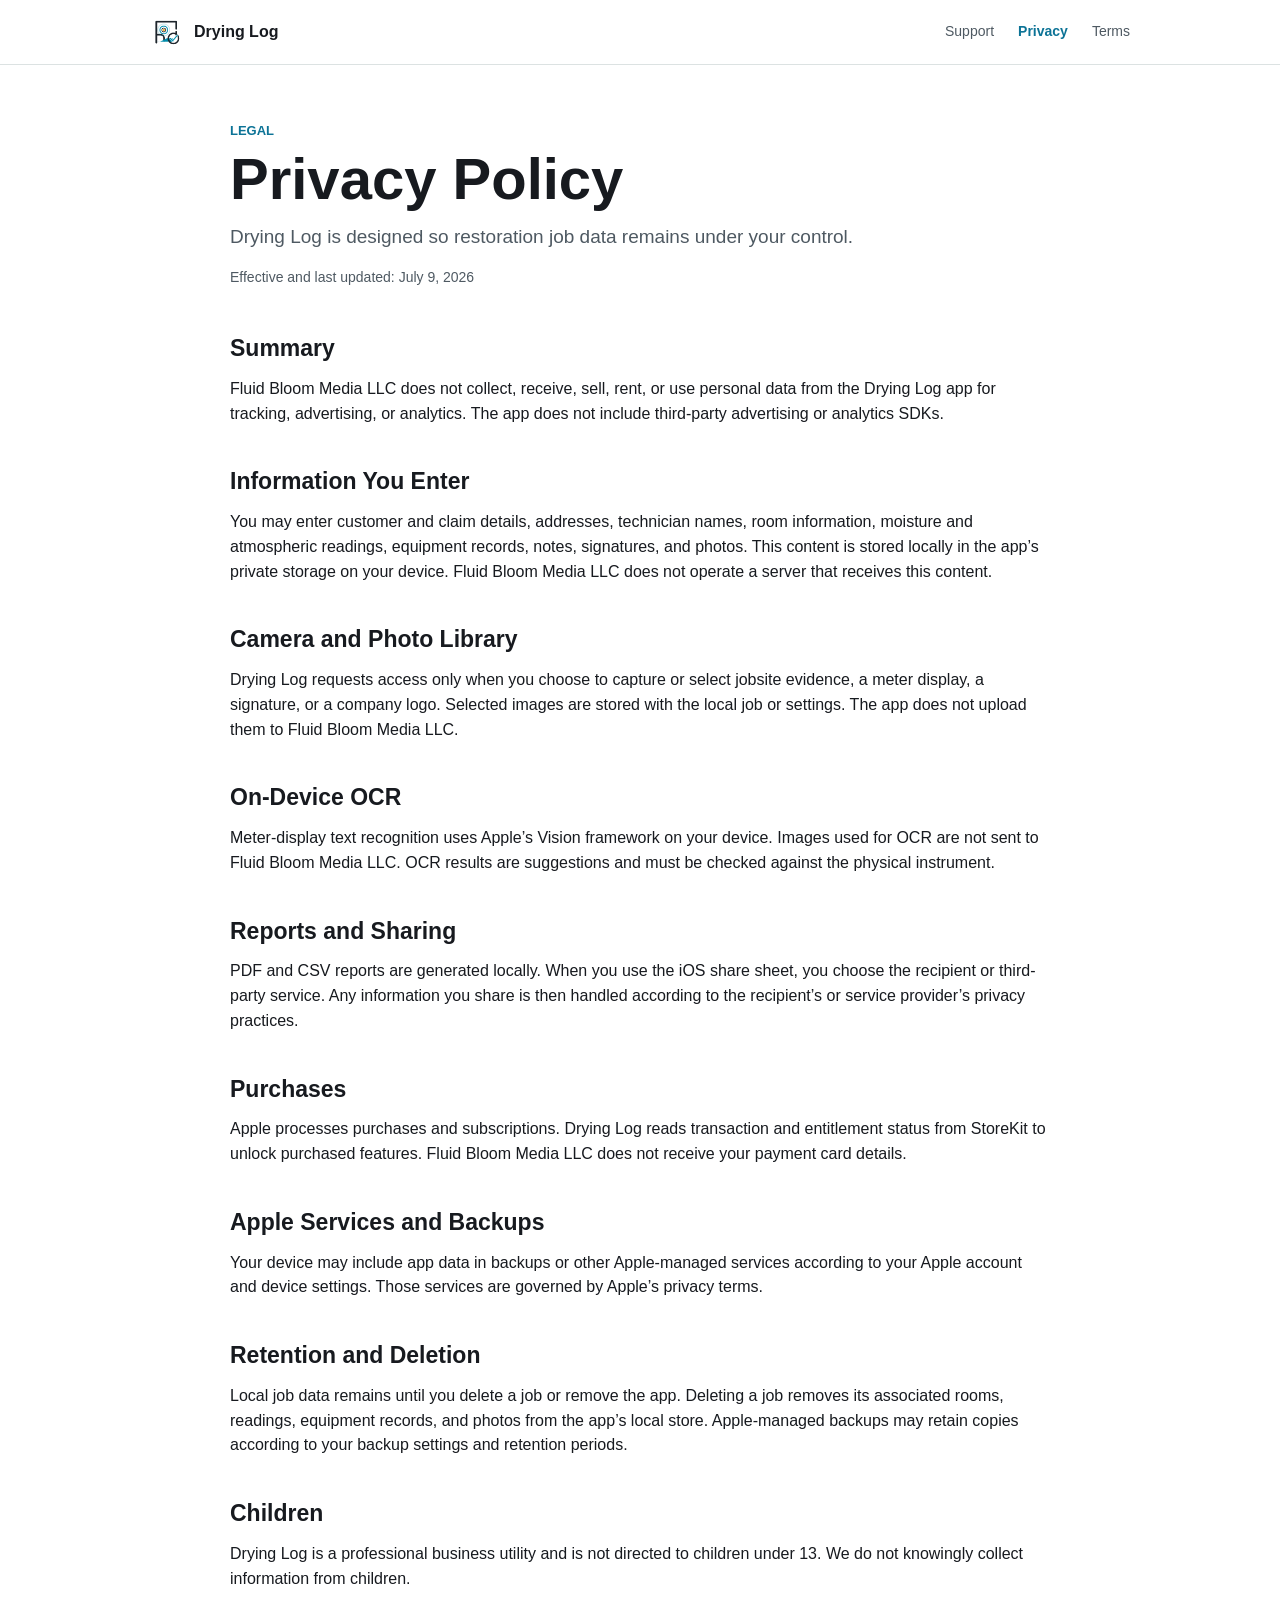
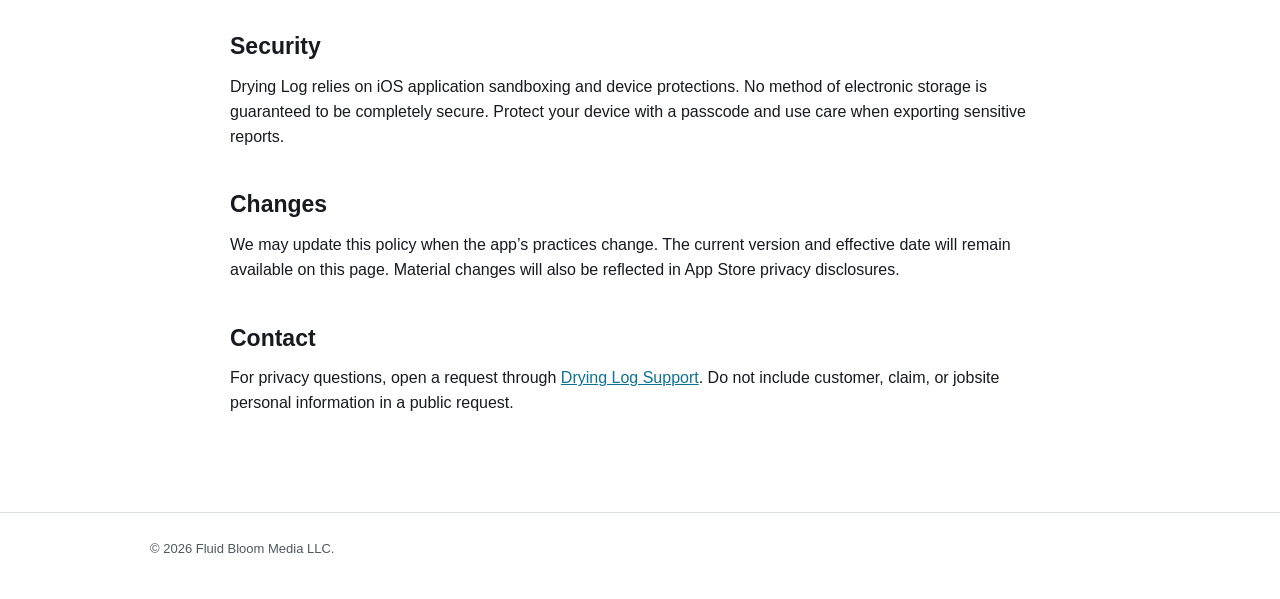
==== privacy.html @ b0c5a49c "Publish Drying Log support site" ====
<!doctype html>
<html lang="en">
<head>
  <meta charset="utf-8">
  <meta name="viewport" content="width=device-width, initial-scale=1">
  <meta name="description" content="Privacy Policy for the Drying Log iPhone app.">
  <title>Privacy Policy - Drying Log</title>
  <link rel="icon" href="assets/app-icon.png">
  <link rel="stylesheet" href="styles.css">
</head>
<body>
  <header class="site-header"><nav class="nav" aria-label="Primary navigation">
    <a class="brand" href="index.html"><img src="assets/brand-mark.png" alt=""><span>Drying Log</span></a>
    <a href="index.html">Support</a><a href="privacy.html" aria-current="page">Privacy</a><a href="terms.html">Terms</a>
  </nav></header>
  <main class="policy">
    <header class="page-heading"><div class="eyebrow">Legal</div><h1>Privacy Policy</h1><p class="lede">Drying Log is designed so restoration job data remains under your control.</p><p class="updated">Effective and last updated: July 9, 2026</p></header>

    <h2>Summary</h2>
    <p>Fluid Bloom Media LLC does not collect, receive, sell, rent, or use personal data from the Drying Log app for tracking, advertising, or analytics. The app does not include third-party advertising or analytics SDKs.</p>

    <h2>Information You Enter</h2>
    <p>You may enter customer and claim details, addresses, technician names, room information, moisture and atmospheric readings, equipment records, notes, signatures, and photos. This content is stored locally in the app’s private storage on your device. Fluid Bloom Media LLC does not operate a server that receives this content.</p>

    <h2>Camera and Photo Library</h2>
    <p>Drying Log requests access only when you choose to capture or select jobsite evidence, a meter display, a signature, or a company logo. Selected images are stored with the local job or settings. The app does not upload them to Fluid Bloom Media LLC.</p>

    <h2>On-Device OCR</h2>
    <p>Meter-display text recognition uses Apple’s Vision framework on your device. Images used for OCR are not sent to Fluid Bloom Media LLC. OCR results are suggestions and must be checked against the physical instrument.</p>

    <h2>Reports and Sharing</h2>
    <p>PDF and CSV reports are generated locally. When you use the iOS share sheet, you choose the recipient or third-party service. Any information you share is then handled according to the recipient’s or service provider’s privacy practices.</p>

    <h2>Purchases</h2>
    <p>Apple processes purchases and subscriptions. Drying Log reads transaction and entitlement status from StoreKit to unlock purchased features. Fluid Bloom Media LLC does not receive your payment card details.</p>

    <h2>Apple Services and Backups</h2>
    <p>Your device may include app data in backups or other Apple-managed services according to your Apple account and device settings. Those services are governed by Apple’s privacy terms.</p>

    <h2>Retention and Deletion</h2>
    <p>Local job data remains until you delete a job or remove the app. Deleting a job removes its associated rooms, readings, equipment records, and photos from the app’s local store. Apple-managed backups may retain copies according to your backup settings and retention periods.</p>

    <h2>Children</h2>
    <p>Drying Log is a professional business utility and is not directed to children under 13. We do not knowingly collect information from children.</p>

    <h2>Security</h2>
    <p>Drying Log relies on iOS application sandboxing and device protections. No method of electronic storage is guaranteed to be completely secure. Protect your device with a passcode and use care when exporting sensitive reports.</p>

    <h2>Changes</h2>
    <p>We may update this policy when the app’s practices change. The current version and effective date will remain available on this page. Material changes will also be reflected in App Store privacy disclosures.</p>

    <h2>Contact</h2>
    <p>For privacy questions, open a request through <a href="https://github.com/michealprescottbusiness-ui/drying-log-support/issues/new">Drying Log Support</a>. Do not include customer, claim, or jobsite personal information in a public request.</p>
  </main>
  <footer><div class="footer-inner">© 2026 Fluid Bloom Media LLC.</div></footer>
</body>
</html>
---- styles.css ----
:root {
  color-scheme: light;
  --ink: #171a1f;
  --graphite: #4e5962;
  --line: #dce2e2;
  --mist: #f4f7f6;
  --paper: #ffffff;
  --teal: #0c7396;
  --teal-soft: #dceff4;
  --amber: #c77d08;
  --green: #2e7d5a;
  font-family: -apple-system, BlinkMacSystemFont, "Segoe UI", sans-serif;
}

* { box-sizing: border-box; }

body {
  margin: 0;
  background: var(--paper);
  color: var(--ink);
  line-height: 1.55;
}

a { color: var(--teal); }

.site-header {
  border-bottom: 1px solid var(--line);
  background: rgba(255, 255, 255, 0.96);
}

.nav {
  width: min(100% - 32px, 980px);
  min-height: 64px;
  margin: 0 auto;
  display: flex;
  align-items: center;
  gap: 24px;
}

.brand {
  display: inline-flex;
  align-items: center;
  gap: 10px;
  margin-right: auto;
  color: var(--ink);
  font-weight: 750;
  text-decoration: none;
}

.brand img { width: 34px; height: 34px; object-fit: contain; }
.nav > a:not(.brand) { color: var(--graphite); font-size: 14px; text-decoration: none; }
.nav > a[aria-current="page"] { color: var(--teal); font-weight: 700; }

main { width: min(100% - 32px, 820px); margin: 0 auto; padding: 56px 0 80px; }

.page-heading { max-width: 700px; margin-bottom: 42px; }
.eyebrow { color: var(--teal); font-size: 13px; font-weight: 750; text-transform: uppercase; }
h1 { margin: 8px 0 12px; font-size: clamp(36px, 7vw, 58px); line-height: 1.05; letter-spacing: 0; }
h2 { margin: 38px 0 10px; font-size: 23px; letter-spacing: 0; }
h3 { margin: 0 0 6px; font-size: 17px; letter-spacing: 0; }
p { margin: 0 0 16px; }
.lede { color: var(--graphite); font-size: 19px; max-width: 640px; }
.updated { color: var(--graphite); font-size: 14px; }

.support-actions { display: flex; flex-wrap: wrap; gap: 10px; margin: 24px 0 46px; }
.button {
  display: inline-flex;
  align-items: center;
  min-height: 44px;
  padding: 0 16px;
  border: 1px solid var(--line);
  border-radius: 6px;
  background: var(--paper);
  color: var(--ink);
  font-weight: 700;
  text-decoration: none;
}
.button.primary { background: var(--teal); border-color: var(--teal); color: white; }

.status-band {
  display: grid;
  grid-template-columns: repeat(3, minmax(0, 1fr));
  gap: 1px;
  margin: 28px 0 46px;
  border: 1px solid var(--line);
  border-radius: 6px;
  overflow: hidden;
  background: var(--line);
}
.status-band div { min-height: 96px; padding: 18px; background: var(--mist); }
.status-band strong { display: block; margin-bottom: 3px; font-size: 21px; color: var(--teal); }
.status-band span { color: var(--graphite); font-size: 13px; }

.faq { border-top: 1px solid var(--line); padding: 22px 0; }
.faq p { color: var(--graphite); margin-bottom: 0; }
.notice { margin: 30px 0; padding: 18px; border-left: 4px solid var(--amber); background: #fff8e8; }
.policy ul { padding-left: 22px; }
.policy li { margin-bottom: 8px; }

footer { border-top: 1px solid var(--line); color: var(--graphite); font-size: 13px; }
.footer-inner { width: min(100% - 32px, 980px); margin: 0 auto; padding: 26px 0 40px; }

@media (max-width: 640px) {
  .nav { gap: 14px; overflow-x: auto; }
  .nav > a:not(.brand) { white-space: nowrap; }
  main { padding-top: 38px; }
  .status-band { grid-template-columns: 1fr; }
}
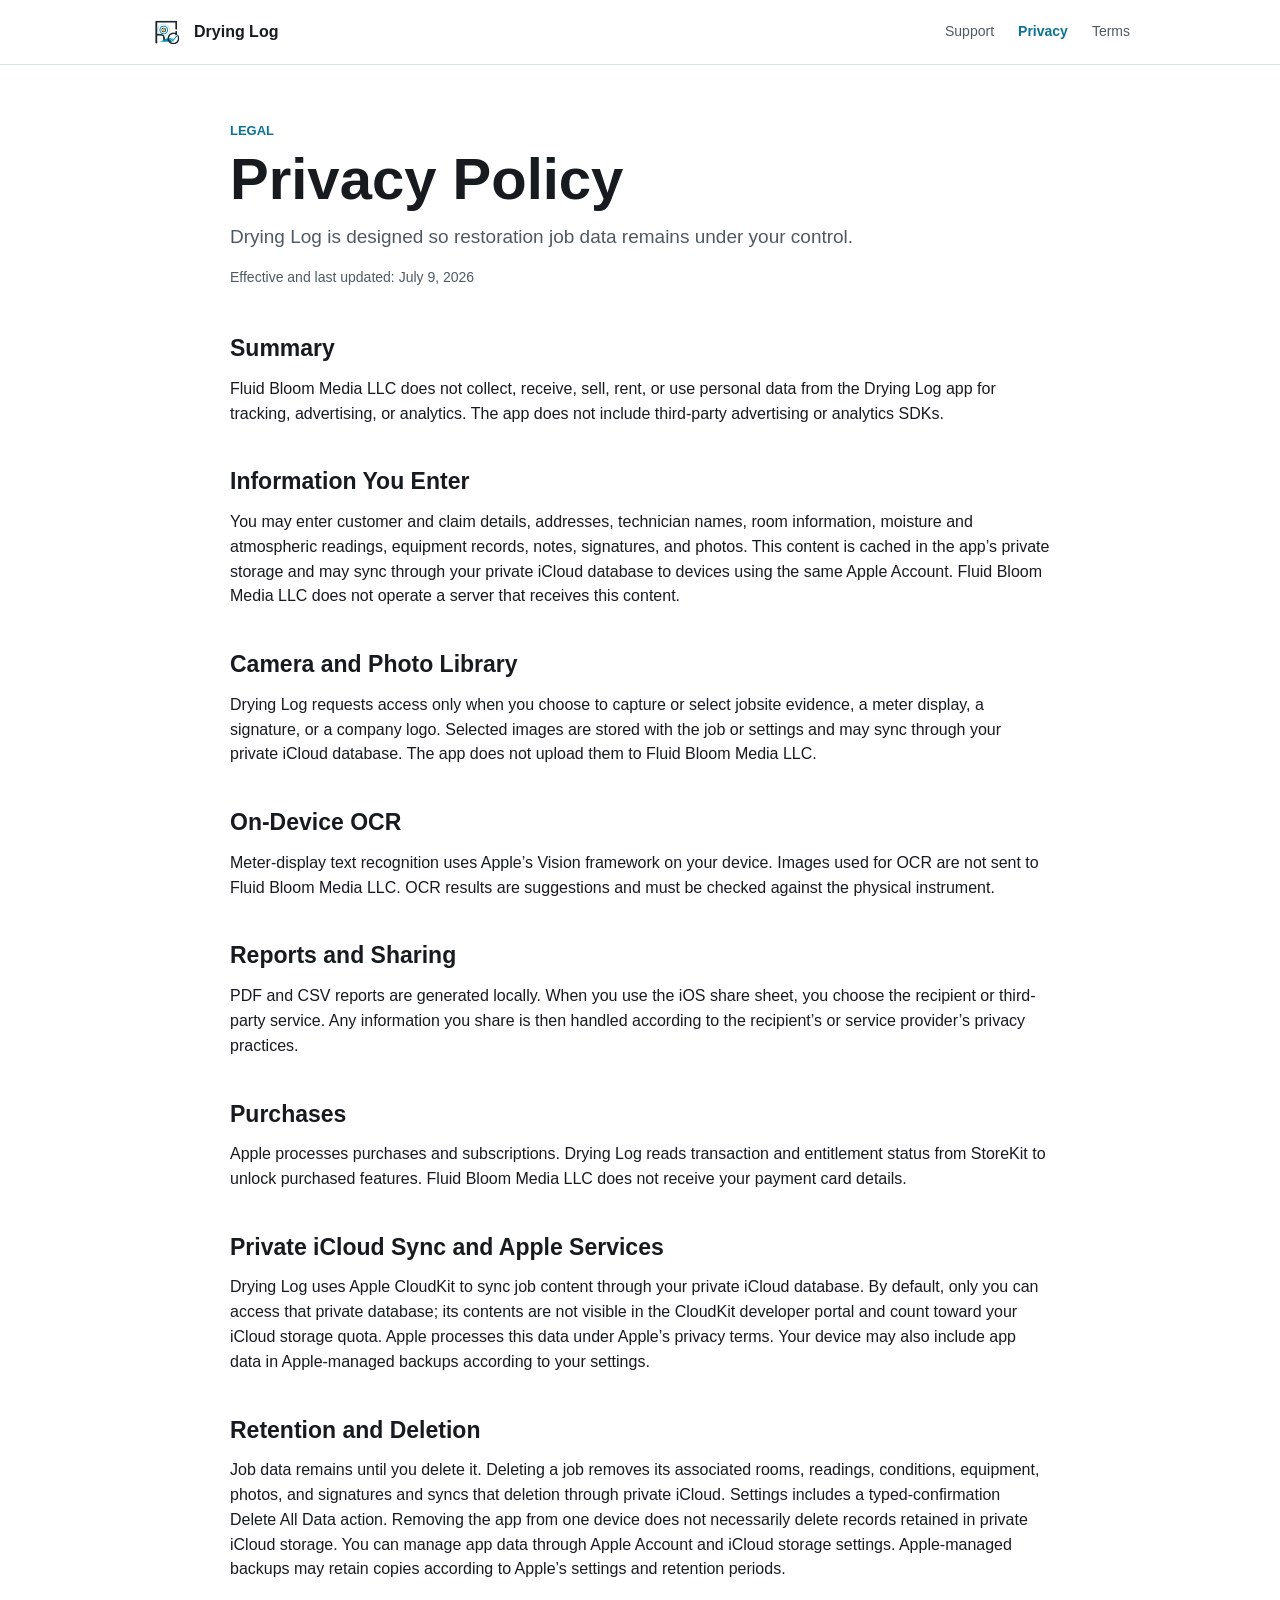
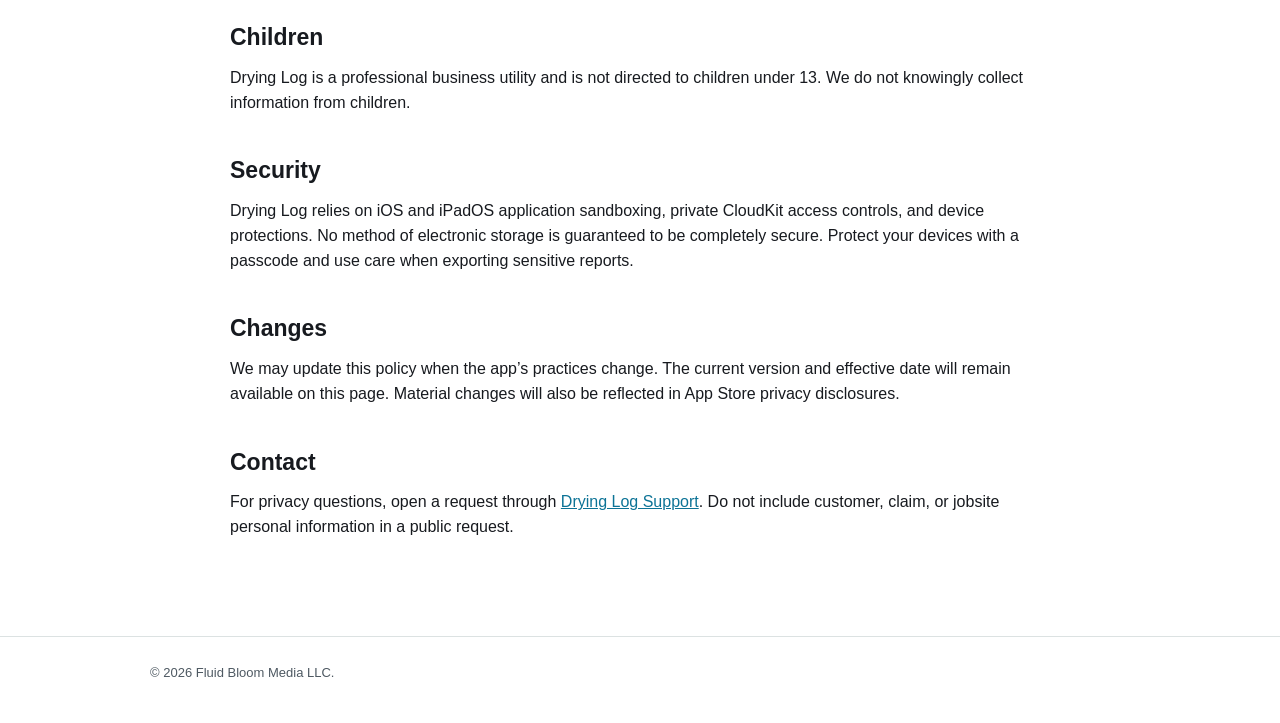
==== commit f9a35084: "Document private iCloud sync" ====
--- a/privacy.html
+++ b/privacy.html
@@ -3,7 +3,7 @@
 <head>
   <meta charset="utf-8">
   <meta name="viewport" content="width=device-width, initial-scale=1">
-  <meta name="description" content="Privacy Policy for the Drying Log iPhone app.">
+  <meta name="description" content="Privacy Policy for the Drying Log iPhone and iPad app.">
   <title>Privacy Policy - Drying Log</title>
   <link rel="icon" href="assets/app-icon.png">
   <link rel="stylesheet" href="styles.css">
@@ -20,10 +20,10 @@
     <p>Fluid Bloom Media LLC does not collect, receive, sell, rent, or use personal data from the Drying Log app for tracking, advertising, or analytics. The app does not include third-party advertising or analytics SDKs.</p>
 
     <h2>Information You Enter</h2>
-    <p>You may enter customer and claim details, addresses, technician names, room information, moisture and atmospheric readings, equipment records, notes, signatures, and photos. This content is stored locally in the app’s private storage on your device. Fluid Bloom Media LLC does not operate a server that receives this content.</p>
+    <p>You may enter customer and claim details, addresses, technician names, room information, moisture and atmospheric readings, equipment records, notes, signatures, and photos. This content is cached in the app’s private storage and may sync through your private iCloud database to devices using the same Apple Account. Fluid Bloom Media LLC does not operate a server that receives this content.</p>
 
     <h2>Camera and Photo Library</h2>
-    <p>Drying Log requests access only when you choose to capture or select jobsite evidence, a meter display, a signature, or a company logo. Selected images are stored with the local job or settings. The app does not upload them to Fluid Bloom Media LLC.</p>
+    <p>Drying Log requests access only when you choose to capture or select jobsite evidence, a meter display, a signature, or a company logo. Selected images are stored with the job or settings and may sync through your private iCloud database. The app does not upload them to Fluid Bloom Media LLC.</p>
 
     <h2>On-Device OCR</h2>
     <p>Meter-display text recognition uses Apple’s Vision framework on your device. Images used for OCR are not sent to Fluid Bloom Media LLC. OCR results are suggestions and must be checked against the physical instrument.</p>
@@ -34,17 +34,17 @@
     <h2>Purchases</h2>
     <p>Apple processes purchases and subscriptions. Drying Log reads transaction and entitlement status from StoreKit to unlock purchased features. Fluid Bloom Media LLC does not receive your payment card details.</p>
 
-    <h2>Apple Services and Backups</h2>
-    <p>Your device may include app data in backups or other Apple-managed services according to your Apple account and device settings. Those services are governed by Apple’s privacy terms.</p>
+    <h2>Private iCloud Sync and Apple Services</h2>
+    <p>Drying Log uses Apple CloudKit to sync job content through your private iCloud database. By default, only you can access that private database; its contents are not visible in the CloudKit developer portal and count toward your iCloud storage quota. Apple processes this data under Apple’s privacy terms. Your device may also include app data in Apple-managed backups according to your settings.</p>
 
     <h2>Retention and Deletion</h2>
-    <p>Local job data remains until you delete a job or remove the app. Deleting a job removes its associated rooms, readings, equipment records, and photos from the app’s local store. Apple-managed backups may retain copies according to your backup settings and retention periods.</p>
+    <p>Job data remains until you delete it. Deleting a job removes its associated rooms, readings, conditions, equipment, photos, and signatures and syncs that deletion through private iCloud. Settings includes a typed-confirmation Delete All Data action. Removing the app from one device does not necessarily delete records retained in private iCloud storage. You can manage app data through Apple Account and iCloud storage settings. Apple-managed backups may retain copies according to Apple’s settings and retention periods.</p>
 
     <h2>Children</h2>
     <p>Drying Log is a professional business utility and is not directed to children under 13. We do not knowingly collect information from children.</p>
 
     <h2>Security</h2>
-    <p>Drying Log relies on iOS application sandboxing and device protections. No method of electronic storage is guaranteed to be completely secure. Protect your device with a passcode and use care when exporting sensitive reports.</p>
+    <p>Drying Log relies on iOS and iPadOS application sandboxing, private CloudKit access controls, and device protections. No method of electronic storage is guaranteed to be completely secure. Protect your devices with a passcode and use care when exporting sensitive reports.</p>
 
     <h2>Changes</h2>
     <p>We may update this policy when the app’s practices change. The current version and effective date will remain available on this page. Material changes will also be reflected in App Store privacy disclosures.</p>
@@ -55,4 +55,3 @@
   <footer><div class="footer-inner">© 2026 Fluid Bloom Media LLC.</div></footer>
 </body>
 </html>
-
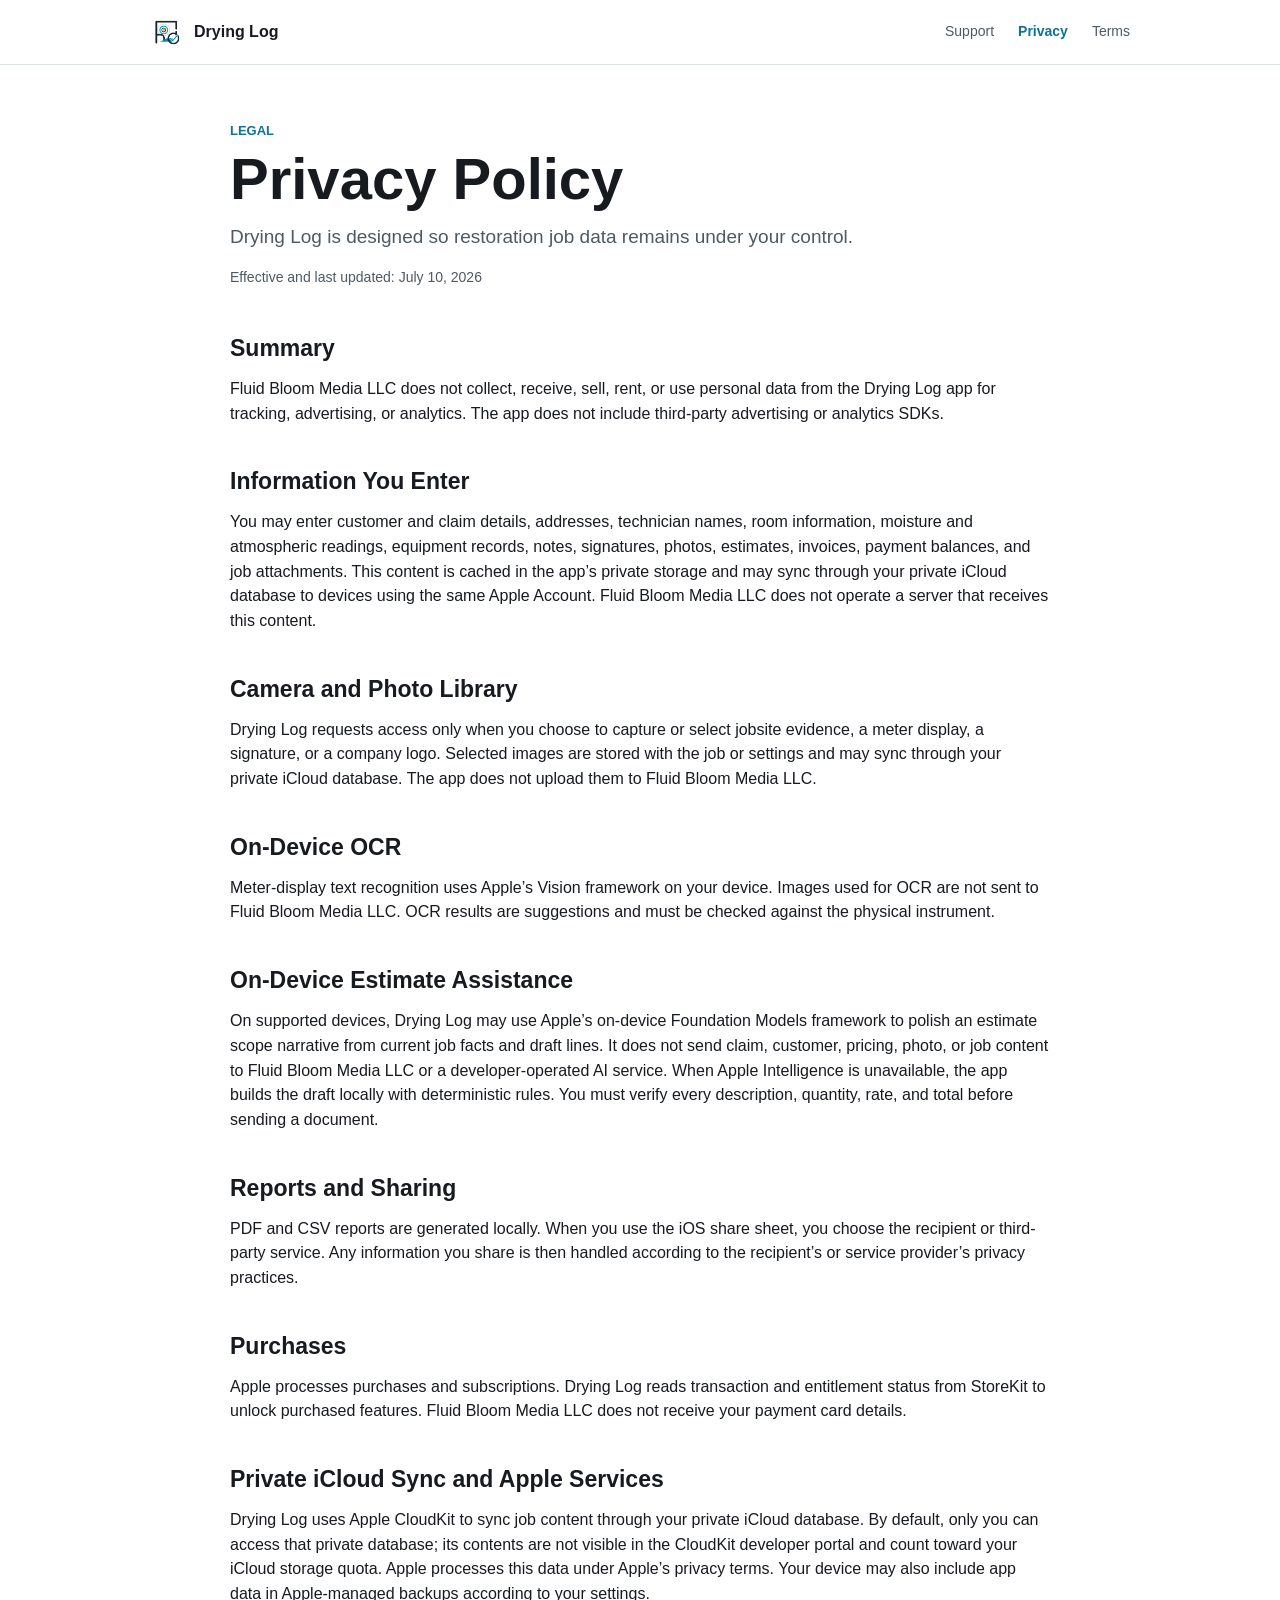
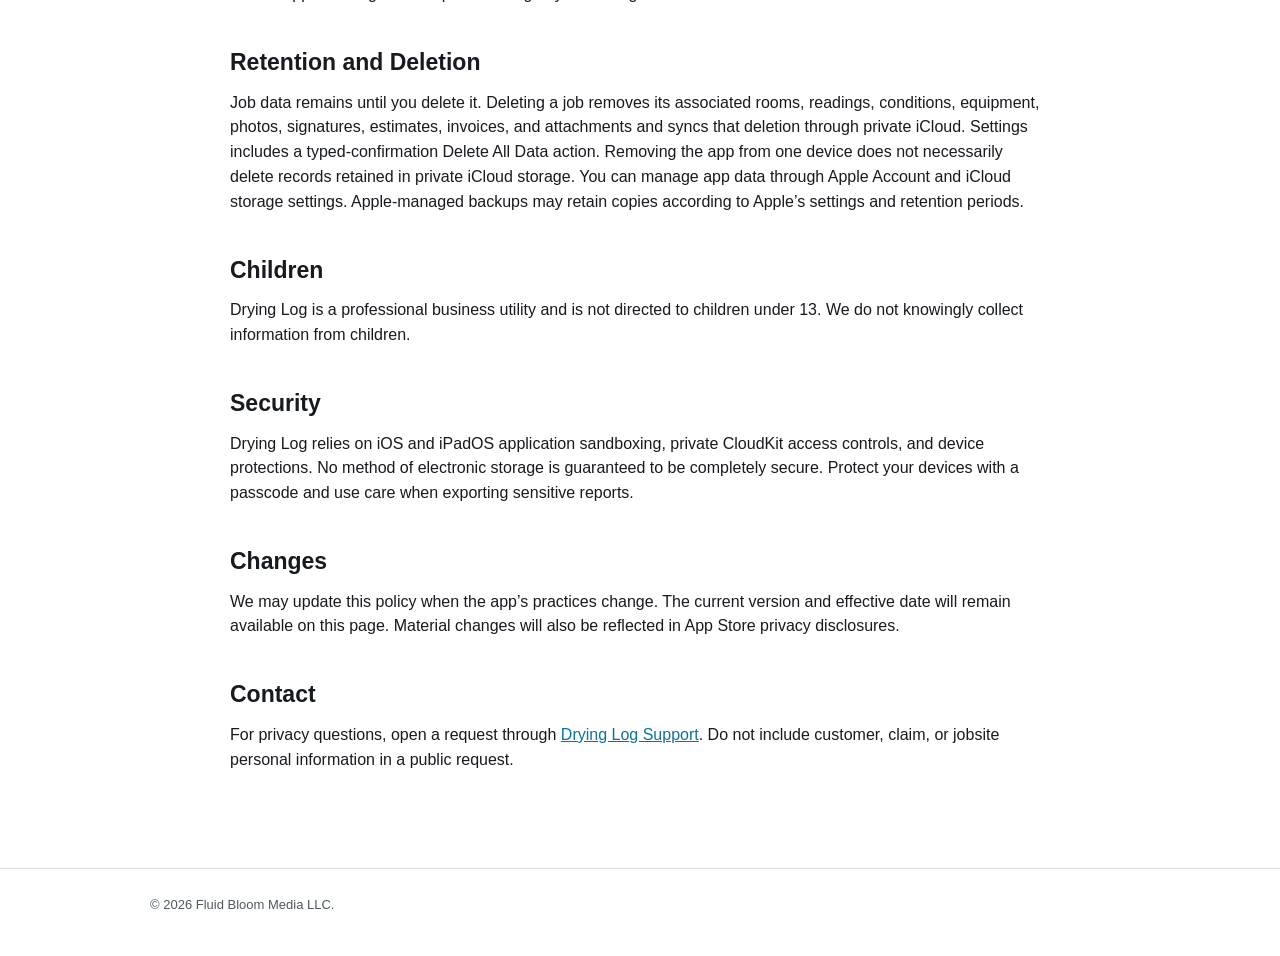
==== commit 84d61d0c: "Document estimates, invoices, and on-device assistance" ====
--- a/privacy.html
+++ b/privacy.html
@@ -14,19 +14,22 @@
     <a href="index.html">Support</a><a href="privacy.html" aria-current="page">Privacy</a><a href="terms.html">Terms</a>
   </nav></header>
   <main class="policy">
-    <header class="page-heading"><div class="eyebrow">Legal</div><h1>Privacy Policy</h1><p class="lede">Drying Log is designed so restoration job data remains under your control.</p><p class="updated">Effective and last updated: July 9, 2026</p></header>
+    <header class="page-heading"><div class="eyebrow">Legal</div><h1>Privacy Policy</h1><p class="lede">Drying Log is designed so restoration job data remains under your control.</p><p class="updated">Effective and last updated: July 10, 2026</p></header>
 
     <h2>Summary</h2>
     <p>Fluid Bloom Media LLC does not collect, receive, sell, rent, or use personal data from the Drying Log app for tracking, advertising, or analytics. The app does not include third-party advertising or analytics SDKs.</p>
 
     <h2>Information You Enter</h2>
-    <p>You may enter customer and claim details, addresses, technician names, room information, moisture and atmospheric readings, equipment records, notes, signatures, and photos. This content is cached in the app’s private storage and may sync through your private iCloud database to devices using the same Apple Account. Fluid Bloom Media LLC does not operate a server that receives this content.</p>
+    <p>You may enter customer and claim details, addresses, technician names, room information, moisture and atmospheric readings, equipment records, notes, signatures, photos, estimates, invoices, payment balances, and job attachments. This content is cached in the app’s private storage and may sync through your private iCloud database to devices using the same Apple Account. Fluid Bloom Media LLC does not operate a server that receives this content.</p>
 
     <h2>Camera and Photo Library</h2>
     <p>Drying Log requests access only when you choose to capture or select jobsite evidence, a meter display, a signature, or a company logo. Selected images are stored with the job or settings and may sync through your private iCloud database. The app does not upload them to Fluid Bloom Media LLC.</p>
 
     <h2>On-Device OCR</h2>
     <p>Meter-display text recognition uses Apple’s Vision framework on your device. Images used for OCR are not sent to Fluid Bloom Media LLC. OCR results are suggestions and must be checked against the physical instrument.</p>
+
+    <h2>On-Device Estimate Assistance</h2>
+    <p>On supported devices, Drying Log may use Apple’s on-device Foundation Models framework to polish an estimate scope narrative from current job facts and draft lines. It does not send claim, customer, pricing, photo, or job content to Fluid Bloom Media LLC or a developer-operated AI service. When Apple Intelligence is unavailable, the app builds the draft locally with deterministic rules. You must verify every description, quantity, rate, and total before sending a document.</p>
 
     <h2>Reports and Sharing</h2>
     <p>PDF and CSV reports are generated locally. When you use the iOS share sheet, you choose the recipient or third-party service. Any information you share is then handled according to the recipient’s or service provider’s privacy practices.</p>
@@ -38,7 +41,7 @@
     <p>Drying Log uses Apple CloudKit to sync job content through your private iCloud database. By default, only you can access that private database; its contents are not visible in the CloudKit developer portal and count toward your iCloud storage quota. Apple processes this data under Apple’s privacy terms. Your device may also include app data in Apple-managed backups according to your settings.</p>
 
     <h2>Retention and Deletion</h2>
-    <p>Job data remains until you delete it. Deleting a job removes its associated rooms, readings, conditions, equipment, photos, and signatures and syncs that deletion through private iCloud. Settings includes a typed-confirmation Delete All Data action. Removing the app from one device does not necessarily delete records retained in private iCloud storage. You can manage app data through Apple Account and iCloud storage settings. Apple-managed backups may retain copies according to Apple’s settings and retention periods.</p>
+    <p>Job data remains until you delete it. Deleting a job removes its associated rooms, readings, conditions, equipment, photos, signatures, estimates, invoices, and attachments and syncs that deletion through private iCloud. Settings includes a typed-confirmation Delete All Data action. Removing the app from one device does not necessarily delete records retained in private iCloud storage. You can manage app data through Apple Account and iCloud storage settings. Apple-managed backups may retain copies according to Apple’s settings and retention periods.</p>
 
     <h2>Children</h2>
     <p>Drying Log is a professional business utility and is not directed to children under 13. We do not knowingly collect information from children.</p>
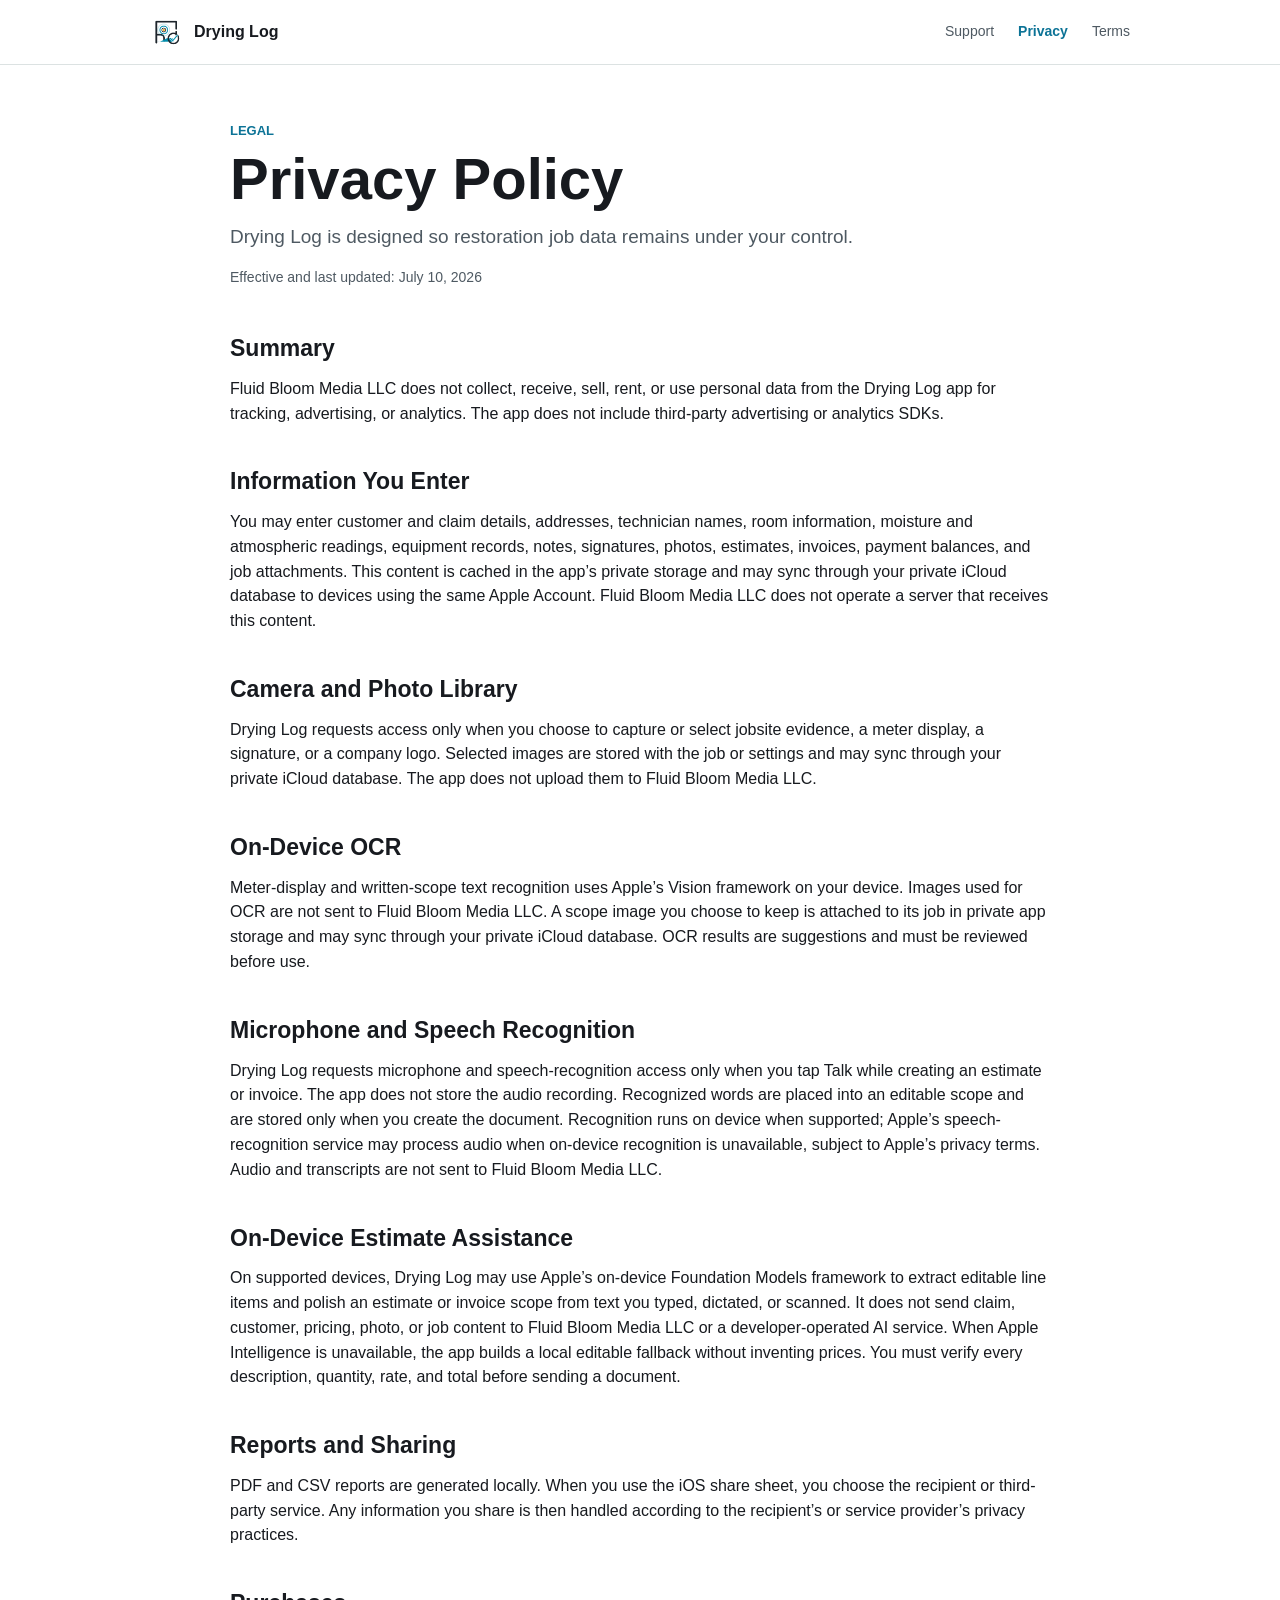
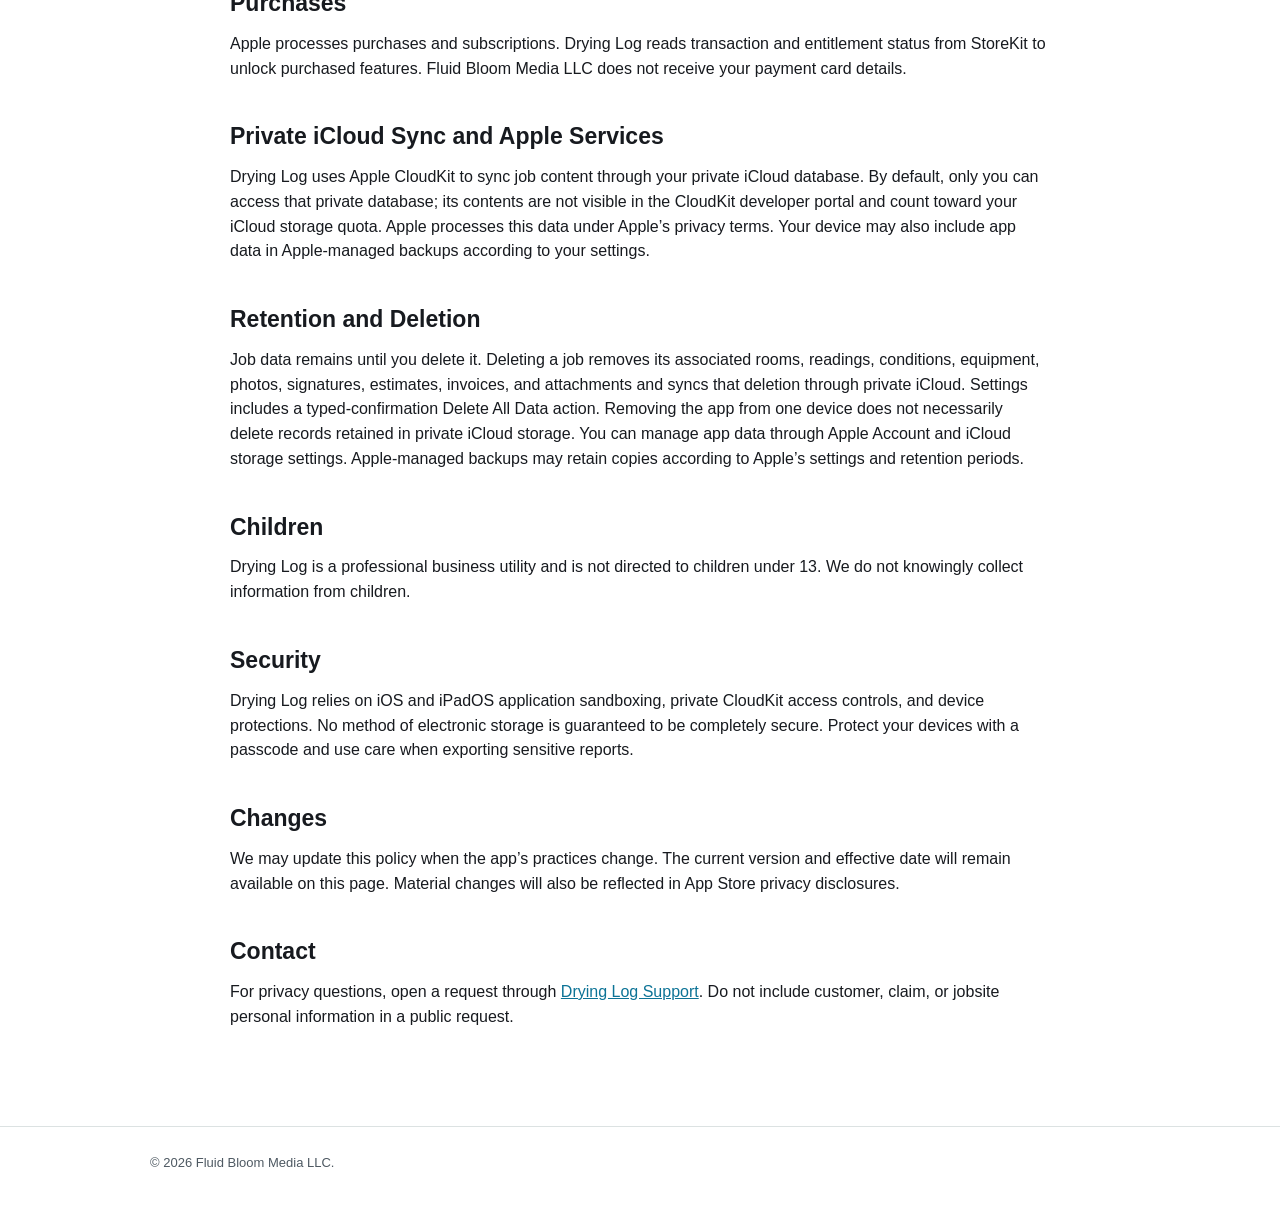
==== commit 752f03e2: "Document voice and scope capture privacy" ====
--- a/privacy.html
+++ b/privacy.html
@@ -26,10 +26,13 @@
     <p>Drying Log requests access only when you choose to capture or select jobsite evidence, a meter display, a signature, or a company logo. Selected images are stored with the job or settings and may sync through your private iCloud database. The app does not upload them to Fluid Bloom Media LLC.</p>
 
     <h2>On-Device OCR</h2>
-    <p>Meter-display text recognition uses Apple’s Vision framework on your device. Images used for OCR are not sent to Fluid Bloom Media LLC. OCR results are suggestions and must be checked against the physical instrument.</p>
+    <p>Meter-display and written-scope text recognition uses Apple’s Vision framework on your device. Images used for OCR are not sent to Fluid Bloom Media LLC. A scope image you choose to keep is attached to its job in private app storage and may sync through your private iCloud database. OCR results are suggestions and must be reviewed before use.</p>
+
+    <h2>Microphone and Speech Recognition</h2>
+    <p>Drying Log requests microphone and speech-recognition access only when you tap Talk while creating an estimate or invoice. The app does not store the audio recording. Recognized words are placed into an editable scope and are stored only when you create the document. Recognition runs on device when supported; Apple’s speech-recognition service may process audio when on-device recognition is unavailable, subject to Apple’s privacy terms. Audio and transcripts are not sent to Fluid Bloom Media LLC.</p>
 
     <h2>On-Device Estimate Assistance</h2>
-    <p>On supported devices, Drying Log may use Apple’s on-device Foundation Models framework to polish an estimate scope narrative from current job facts and draft lines. It does not send claim, customer, pricing, photo, or job content to Fluid Bloom Media LLC or a developer-operated AI service. When Apple Intelligence is unavailable, the app builds the draft locally with deterministic rules. You must verify every description, quantity, rate, and total before sending a document.</p>
+    <p>On supported devices, Drying Log may use Apple’s on-device Foundation Models framework to extract editable line items and polish an estimate or invoice scope from text you typed, dictated, or scanned. It does not send claim, customer, pricing, photo, or job content to Fluid Bloom Media LLC or a developer-operated AI service. When Apple Intelligence is unavailable, the app builds a local editable fallback without inventing prices. You must verify every description, quantity, rate, and total before sending a document.</p>
 
     <h2>Reports and Sharing</h2>
     <p>PDF and CSV reports are generated locally. When you use the iOS share sheet, you choose the recipient or third-party service. Any information you share is then handled according to the recipient’s or service provider’s privacy practices.</p>
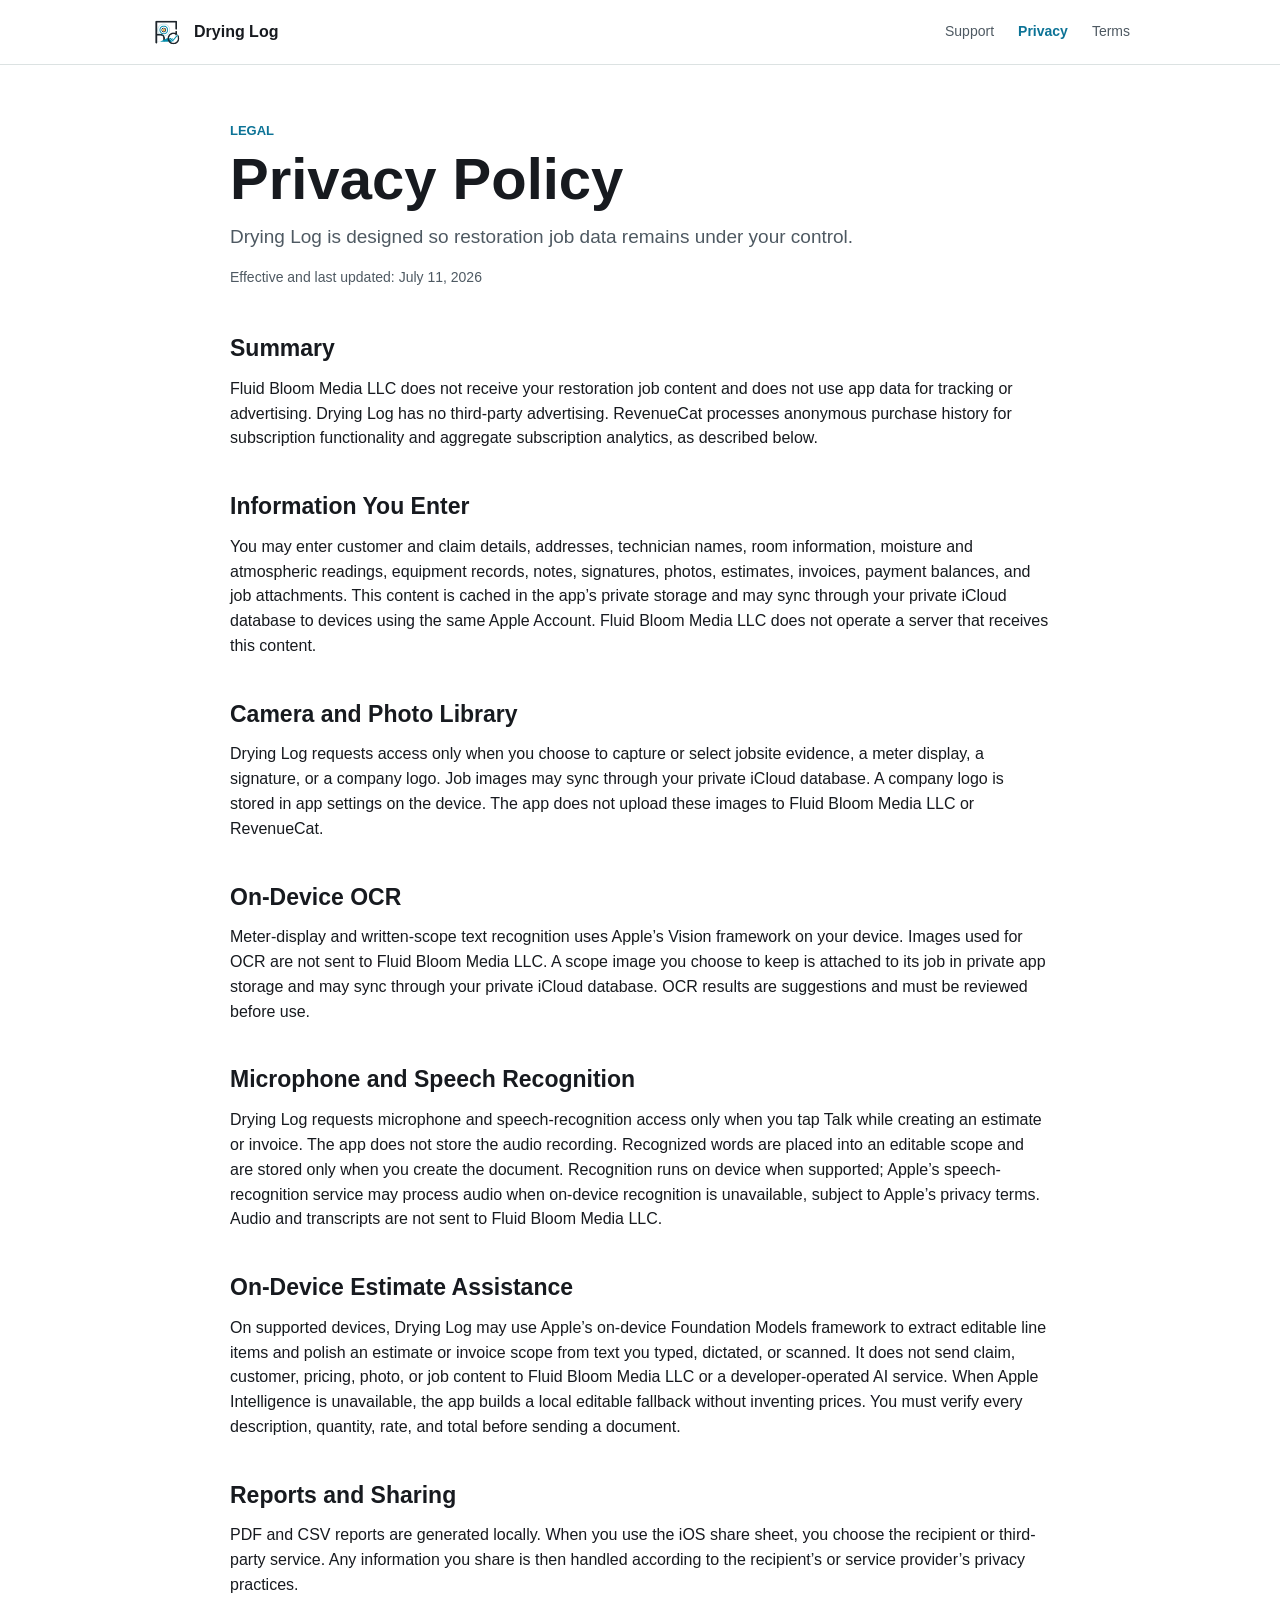
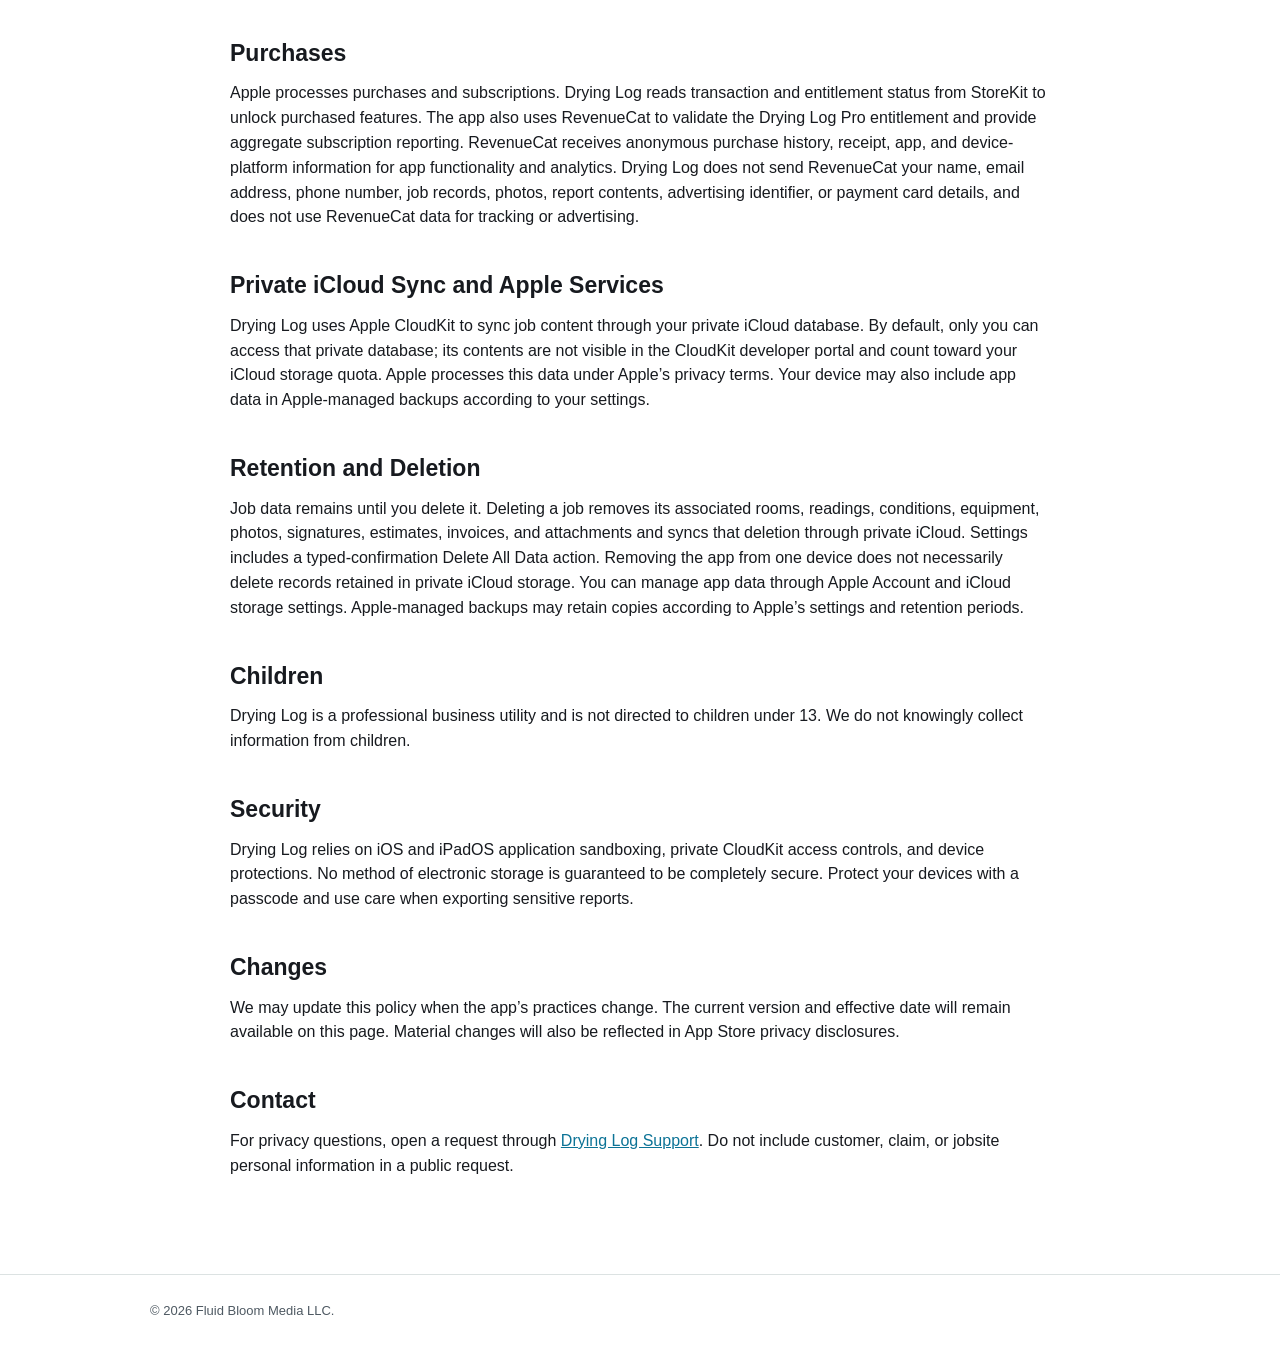
==== commit e9bd170a: "Disclose RevenueCat purchase processing" ====
--- a/privacy.html
+++ b/privacy.html
@@ -14,16 +14,16 @@
     <a href="index.html">Support</a><a href="privacy.html" aria-current="page">Privacy</a><a href="terms.html">Terms</a>
   </nav></header>
   <main class="policy">
-    <header class="page-heading"><div class="eyebrow">Legal</div><h1>Privacy Policy</h1><p class="lede">Drying Log is designed so restoration job data remains under your control.</p><p class="updated">Effective and last updated: July 10, 2026</p></header>
+    <header class="page-heading"><div class="eyebrow">Legal</div><h1>Privacy Policy</h1><p class="lede">Drying Log is designed so restoration job data remains under your control.</p><p class="updated">Effective and last updated: July 11, 2026</p></header>
 
     <h2>Summary</h2>
-    <p>Fluid Bloom Media LLC does not collect, receive, sell, rent, or use personal data from the Drying Log app for tracking, advertising, or analytics. The app does not include third-party advertising or analytics SDKs.</p>
+    <p>Fluid Bloom Media LLC does not receive your restoration job content and does not use app data for tracking or advertising. Drying Log has no third-party advertising. RevenueCat processes anonymous purchase history for subscription functionality and aggregate subscription analytics, as described below.</p>
 
     <h2>Information You Enter</h2>
     <p>You may enter customer and claim details, addresses, technician names, room information, moisture and atmospheric readings, equipment records, notes, signatures, photos, estimates, invoices, payment balances, and job attachments. This content is cached in the app’s private storage and may sync through your private iCloud database to devices using the same Apple Account. Fluid Bloom Media LLC does not operate a server that receives this content.</p>
 
     <h2>Camera and Photo Library</h2>
-    <p>Drying Log requests access only when you choose to capture or select jobsite evidence, a meter display, a signature, or a company logo. Selected images are stored with the job or settings and may sync through your private iCloud database. The app does not upload them to Fluid Bloom Media LLC.</p>
+    <p>Drying Log requests access only when you choose to capture or select jobsite evidence, a meter display, a signature, or a company logo. Job images may sync through your private iCloud database. A company logo is stored in app settings on the device. The app does not upload these images to Fluid Bloom Media LLC or RevenueCat.</p>
 
     <h2>On-Device OCR</h2>
     <p>Meter-display and written-scope text recognition uses Apple’s Vision framework on your device. Images used for OCR are not sent to Fluid Bloom Media LLC. A scope image you choose to keep is attached to its job in private app storage and may sync through your private iCloud database. OCR results are suggestions and must be reviewed before use.</p>
@@ -38,7 +38,7 @@
     <p>PDF and CSV reports are generated locally. When you use the iOS share sheet, you choose the recipient or third-party service. Any information you share is then handled according to the recipient’s or service provider’s privacy practices.</p>
 
     <h2>Purchases</h2>
-    <p>Apple processes purchases and subscriptions. Drying Log reads transaction and entitlement status from StoreKit to unlock purchased features. Fluid Bloom Media LLC does not receive your payment card details.</p>
+    <p>Apple processes purchases and subscriptions. Drying Log reads transaction and entitlement status from StoreKit to unlock purchased features. The app also uses RevenueCat to validate the Drying Log Pro entitlement and provide aggregate subscription reporting. RevenueCat receives anonymous purchase history, receipt, app, and device-platform information for app functionality and analytics. Drying Log does not send RevenueCat your name, email address, phone number, job records, photos, report contents, advertising identifier, or payment card details, and does not use RevenueCat data for tracking or advertising.</p>
 
     <h2>Private iCloud Sync and Apple Services</h2>
     <p>Drying Log uses Apple CloudKit to sync job content through your private iCloud database. By default, only you can access that private database; its contents are not visible in the CloudKit developer portal and count toward your iCloud storage quota. Apple processes this data under Apple’s privacy terms. Your device may also include app data in Apple-managed backups according to your settings.</p>
